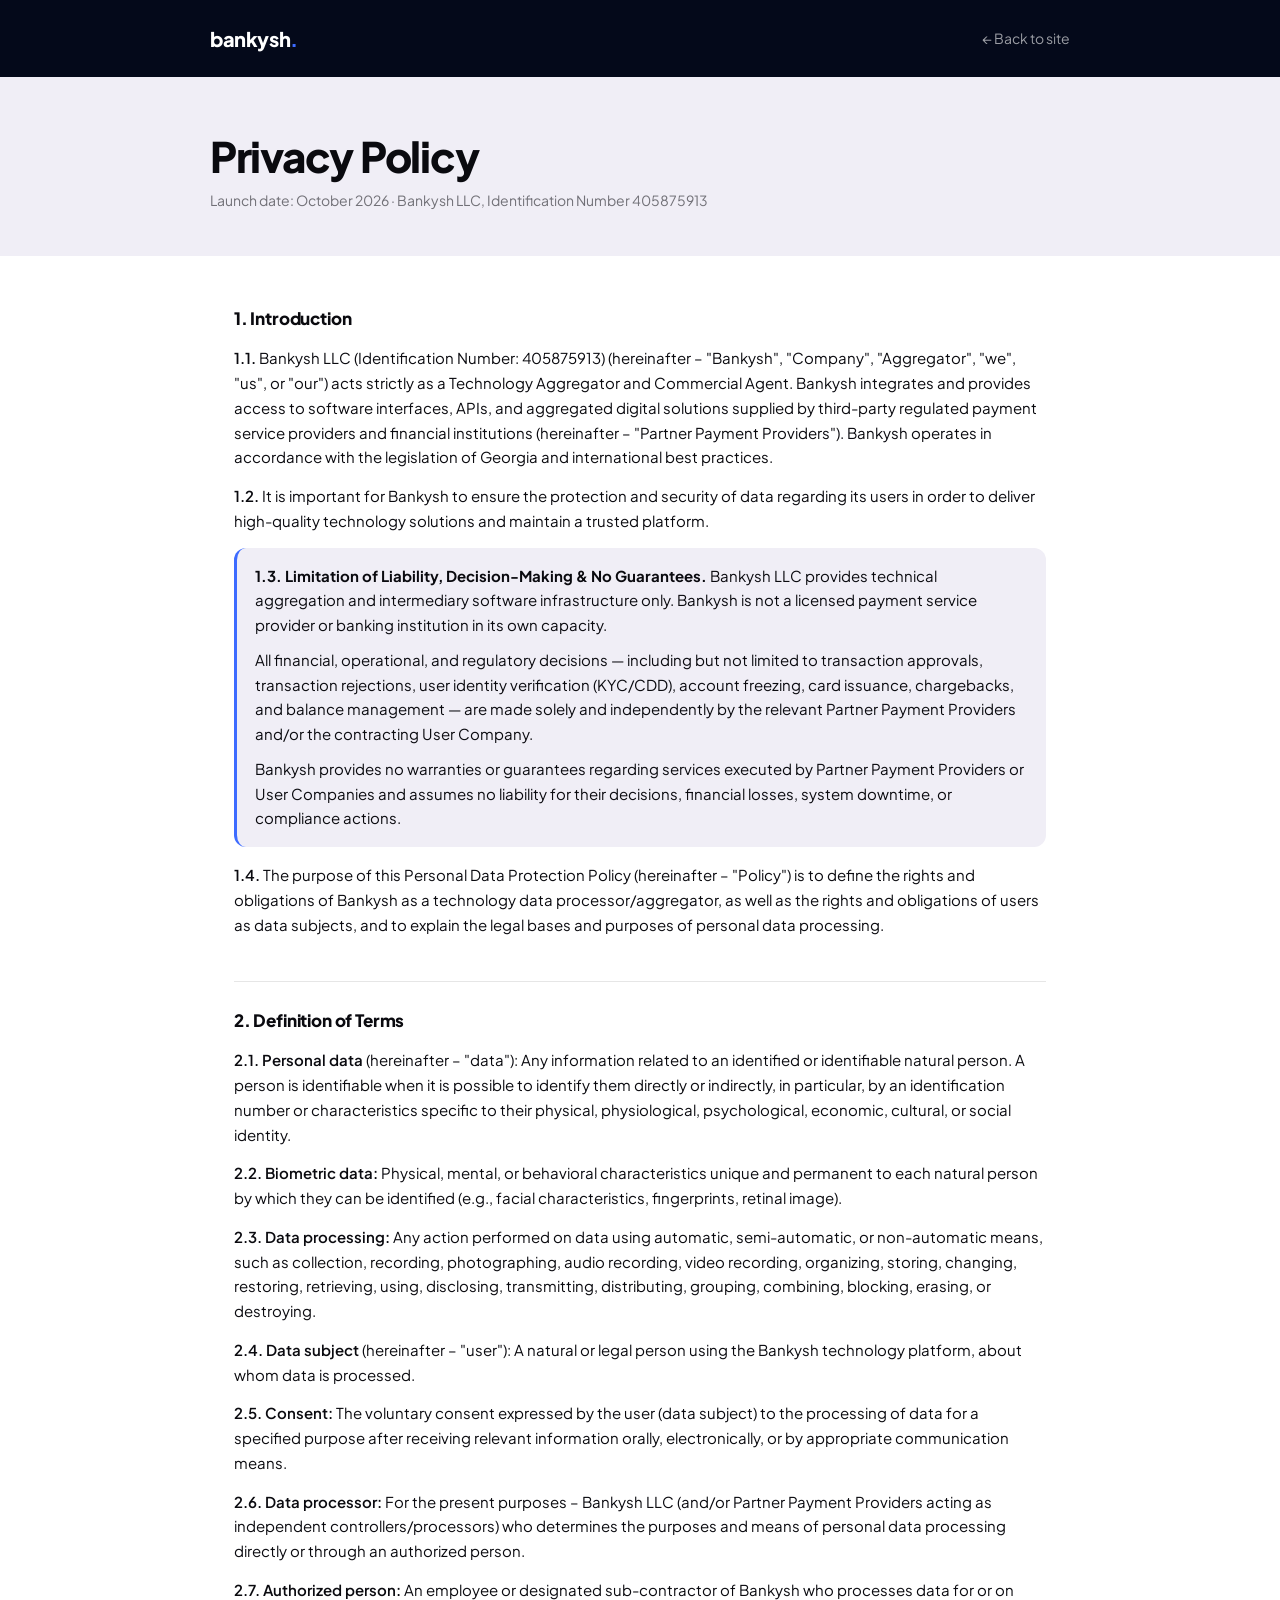
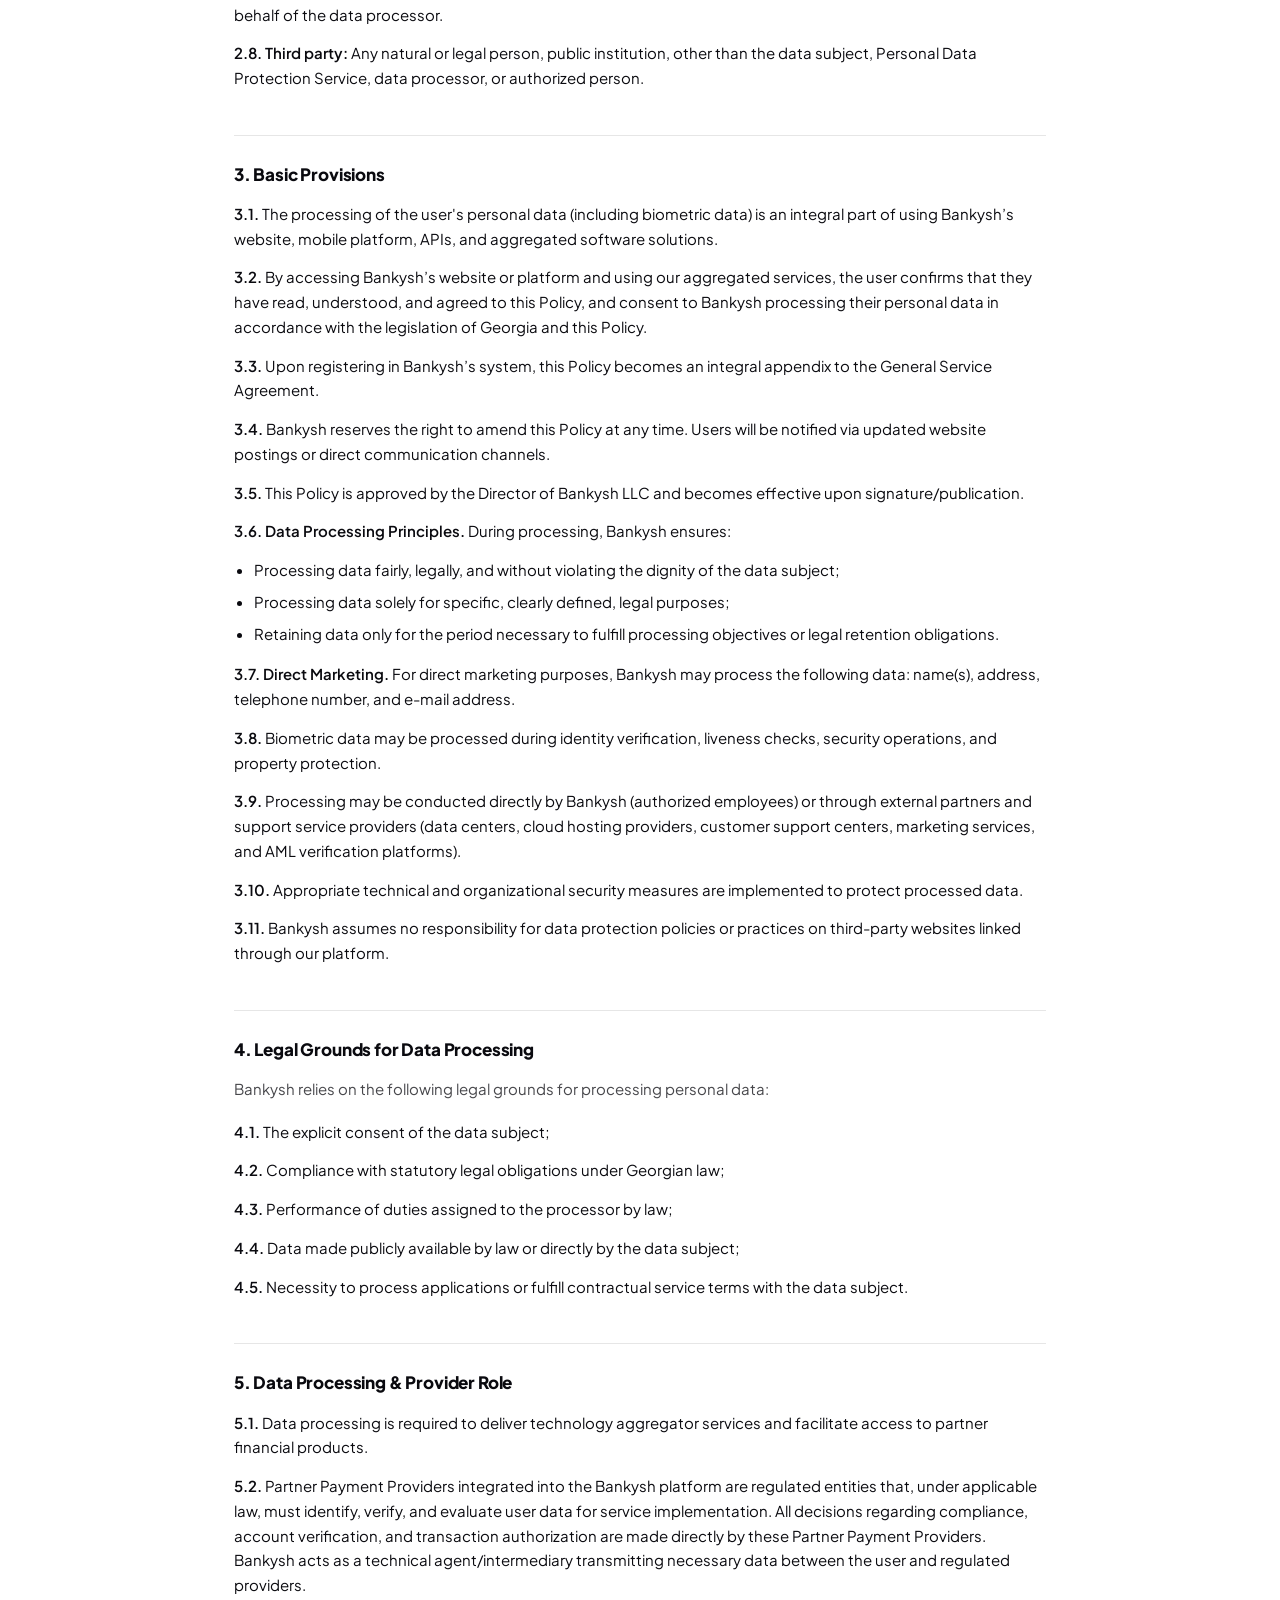
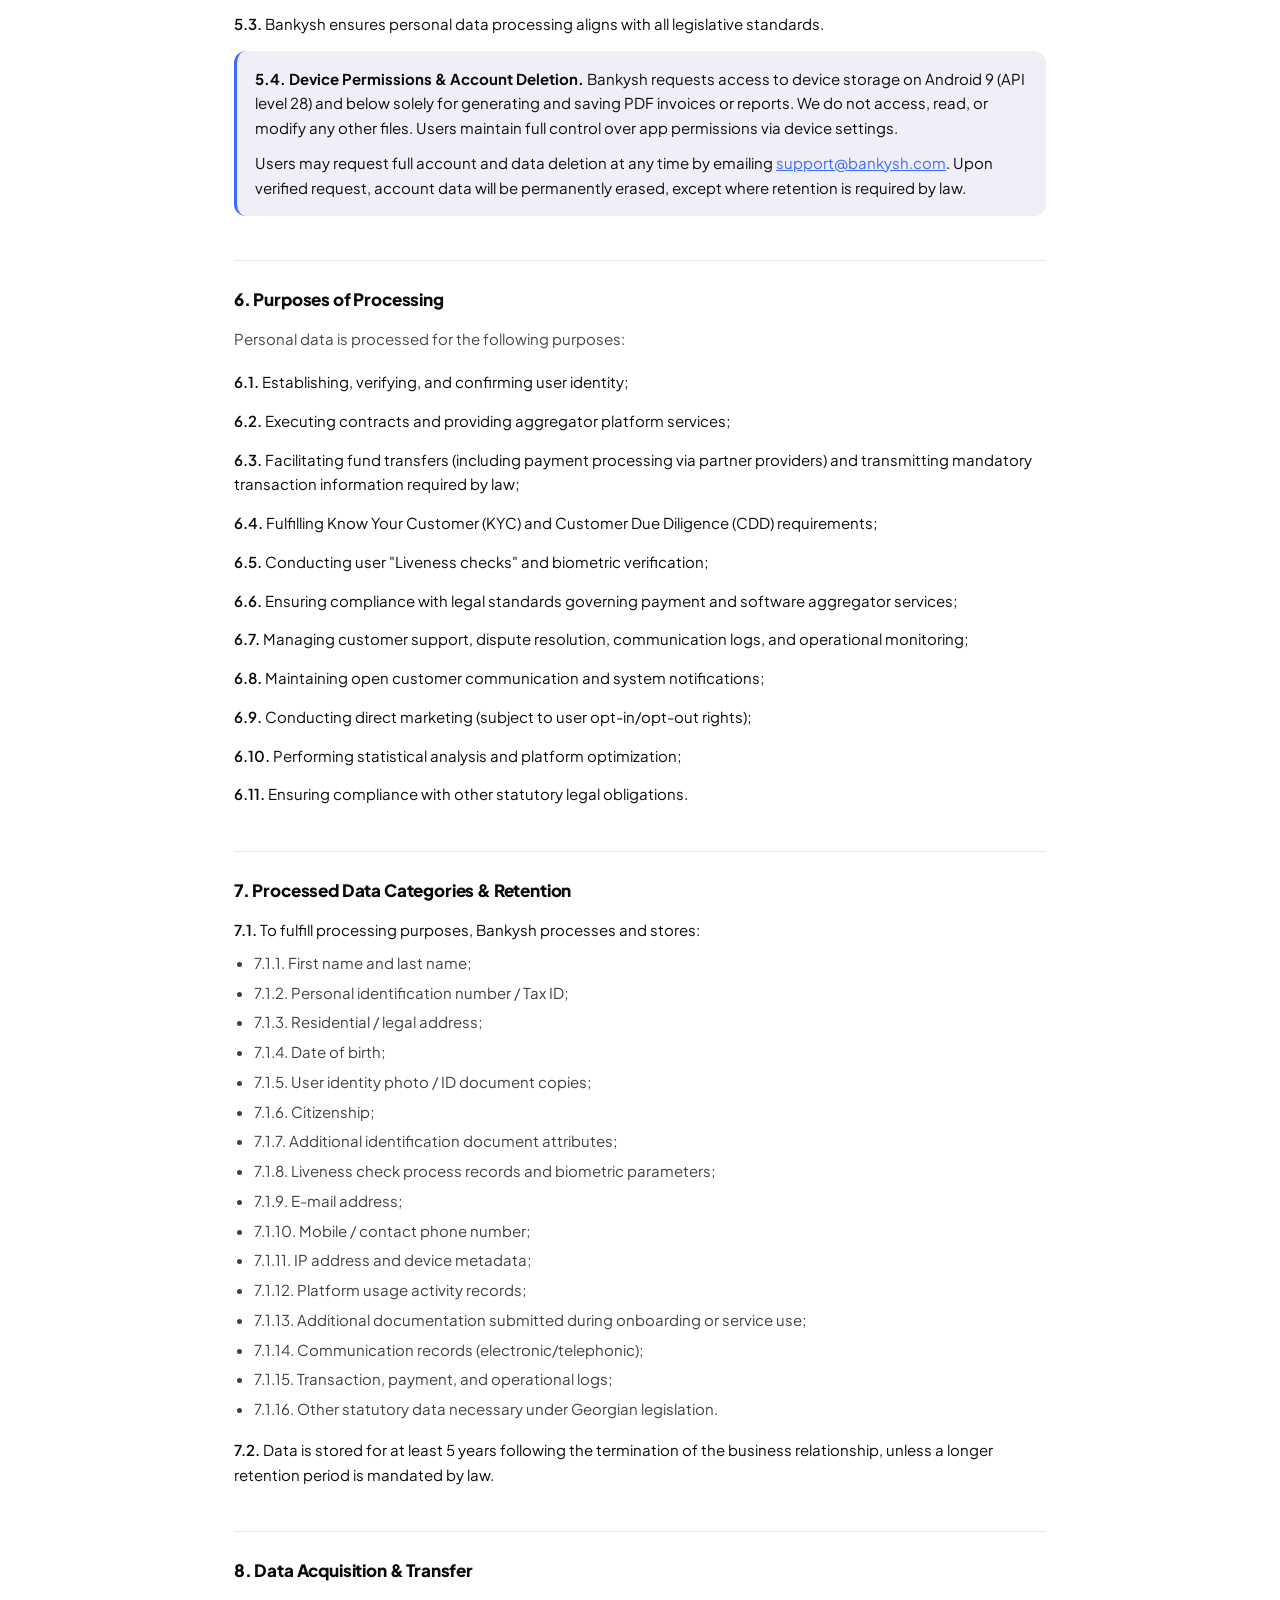
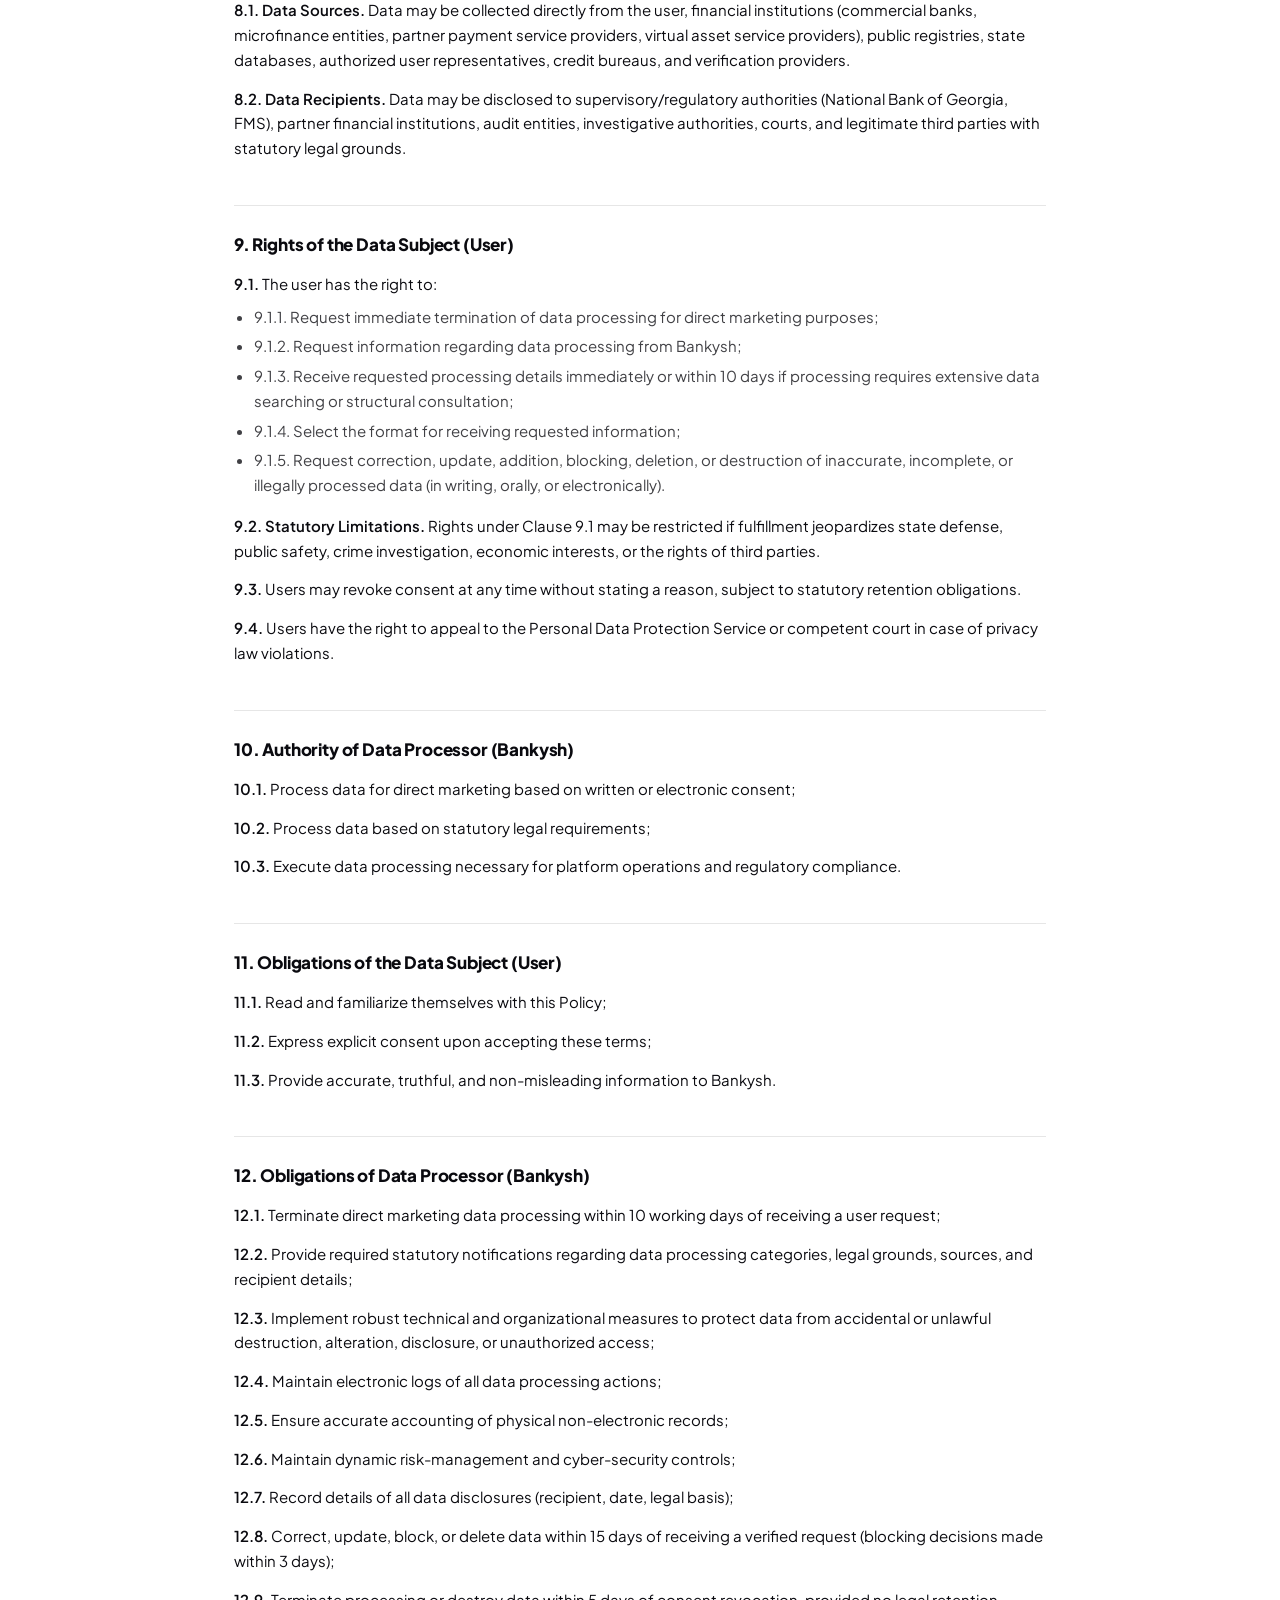
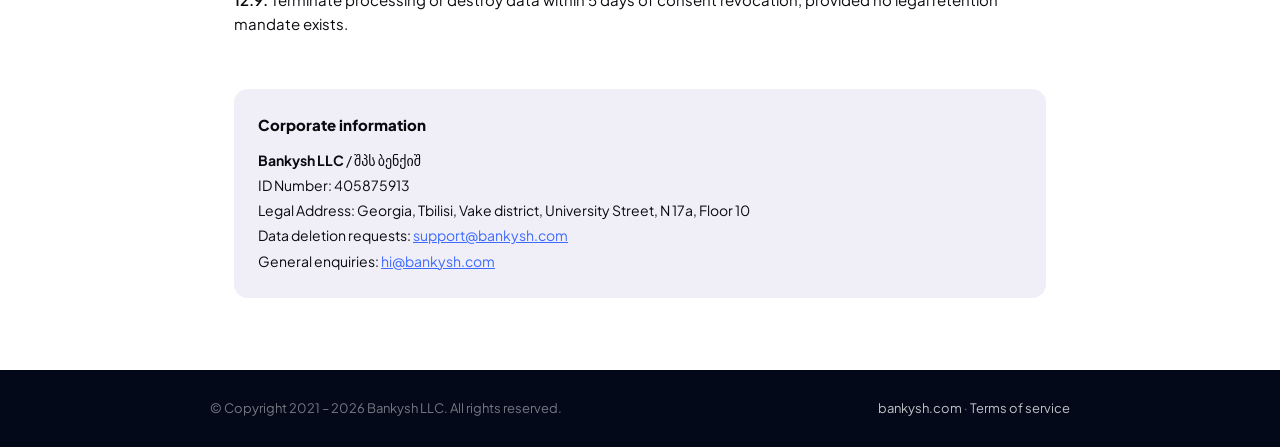
==== public/privacy/index.html @ d7a2c9c3 "Add Privacy Policy page and link it from the footer Client-supplied Personal Data Protection Policy," ====
<!doctype html>
<html lang="en">
<head>
<meta charset="UTF-8">
<meta name="viewport" content="width=device-width, initial-scale=1.0">
<title>Privacy Policy — Bankysh</title>
<meta name="description" content="Bankysh LLC Personal Data Protection Policy: what we process, on what legal grounds, how long we keep it, and your rights as a data subject.">
<meta name="theme-color" content="#04091A">
<link rel="preconnect" href="https://fonts.googleapis.com">
<link rel="preconnect" href="https://fonts.gstatic.com" crossorigin>
<link rel="stylesheet" href="https://fonts.googleapis.com/css2?family=Plus+Jakarta+Sans:wght@400;500;600;800&display=swap">
<style>
  :root{
    --blue:#3D6BFF;
    --ink:#0A0A0F;
    --dark:#04091A;
    --paper:#F0EEF6;
  }
  *{box-sizing:border-box}
  body{
    margin:0;
    font-family:"Plus Jakarta Sans",system-ui,-apple-system,"Segoe UI",sans-serif;
    color:var(--ink);
    background:#fff;
    font-size:15px;
    line-height:1.65;
    -webkit-font-smoothing:antialiased;
  }
  a{color:var(--blue)}

  header{
    background:var(--dark);
    color:#fff;
    padding:22px 24px;
  }
  .bar{
    max-width:860px;margin:0 auto;
    display:flex;align-items:center;justify-content:space-between;gap:20px;
  }
  .logo{
    font-weight:800;font-size:20px;letter-spacing:-.02em;
    color:#fff;text-decoration:none;
  }
  .logo span{color:var(--blue)}
  .back{color:rgba(255,255,255,.6);text-decoration:none;font-size:14px}
  .back:hover{color:#fff}

  .hero{background:var(--paper);padding:56px 24px 44px}
  .hero-in{max-width:860px;margin:0 auto}
  h1{
    margin:0 0 10px;
    font-size:clamp(28px,5vw,42px);
    font-weight:800;
    letter-spacing:-.03em;
    line-height:1.1;
  }
  .eff{margin:0;color:rgba(10,10,15,.55);font-size:14px}

  main{max-width:860px;margin:0 auto;padding:48px 24px 72px}
  h2{
    margin:44px 0 14px;
    font-size:17px;
    font-weight:800;
    letter-spacing:-.01em;
    padding-top:24px;
    border-top:1px solid rgba(10,10,15,.1);
  }
  main > h2:first-of-type{border-top:0;padding-top:0;margin-top:0}
  p{margin:0 0 14px}
  .clause{margin:0 0 14px}
  .clause b{font-weight:600}
  .lead{margin:0 0 18px;color:rgba(10,10,15,.75)}
  ul{margin:0 0 16px;padding-left:20px}
  li{margin:0 0 7px}
  .sub{margin:-6px 0 16px;padding-left:20px}
  .sub li{margin:0 0 5px;color:rgba(10,10,15,.78)}

  .callout{
    margin:0 0 16px;padding:16px 18px;
    background:var(--paper);border-radius:12px;
    border-left:3px solid var(--blue);
  }
  .callout p{margin:0}
  .callout p + p{margin-top:10px}

  .contact{
    margin-top:52px;padding:24px;
    background:var(--paper);border-radius:14px;
  }
  .contact h3{margin:0 0 10px;font-size:15px;font-weight:800}
  .contact p{margin:0;font-size:14px;line-height:1.8}

  footer{
    background:var(--dark);color:rgba(255,255,255,.45);
    padding:28px 24px;font-size:13px;
  }
  .foot-in{max-width:860px;margin:0 auto;display:flex;
    justify-content:space-between;gap:18px;flex-wrap:wrap}
  footer a{color:rgba(255,255,255,.75);text-decoration:none}
  footer a:hover{color:#fff}

  @media (max-width:560px){
    main{padding:36px 20px 56px}
    .hero{padding:40px 20px 32px}
  }
</style>
</head>
<body>

<header>
  <div class="bar">
    <a class="logo" href="/">bankysh<span>.</span></a>
    <a class="back" href="/">&larr; Back to site</a>
  </div>
</header>

<div class="hero">
  <div class="hero-in">
    <h1>Privacy Policy</h1>
    <p class="eff">Launch date: October 2026 &middot; Bankysh LLC, Identification Number 405875913</p>
  </div>
</div>

<main>

  <h2>1. Introduction</h2>
  <p class="clause"><b>1.1.</b> Bankysh LLC (Identification Number: 405875913) (hereinafter &ndash; &quot;Bankysh&quot;, &quot;Company&quot;, &quot;Aggregator&quot;, &quot;we&quot;, &quot;us&quot;, or &quot;our&quot;) acts strictly as a Technology Aggregator and Commercial Agent. Bankysh integrates and provides access to software interfaces, APIs, and aggregated digital solutions supplied by third-party regulated payment service providers and financial institutions (hereinafter &ndash; &quot;Partner Payment Providers&quot;). Bankysh operates in accordance with the legislation of Georgia and international best practices.</p>
  <p class="clause"><b>1.2.</b> It is important for Bankysh to ensure the protection and security of data regarding its users in order to deliver high-quality technology solutions and maintain a trusted platform.</p>
  <div class="callout">
    <p><b>1.3. Limitation of Liability, Decision-Making &amp; No Guarantees.</b> Bankysh LLC provides technical aggregation and intermediary software infrastructure only. Bankysh is not a licensed payment service provider or banking institution in its own capacity.</p>
    <p>All financial, operational, and regulatory decisions &mdash; including but not limited to transaction approvals, transaction rejections, user identity verification (KYC/CDD), account freezing, card issuance, chargebacks, and balance management &mdash; are made solely and independently by the relevant Partner Payment Providers and/or the contracting User Company.</p>
    <p>Bankysh provides no warranties or guarantees regarding services executed by Partner Payment Providers or User Companies and assumes no liability for their decisions, financial losses, system downtime, or compliance actions.</p>
  </div>
  <p class="clause"><b>1.4.</b> The purpose of this Personal Data Protection Policy (hereinafter &ndash; &quot;Policy&quot;) is to define the rights and obligations of Bankysh as a technology data processor/aggregator, as well as the rights and obligations of users as data subjects, and to explain the legal bases and purposes of personal data processing.</p>

  <h2>2. Definition of Terms</h2>
  <p class="clause"><b>2.1. Personal data</b> (hereinafter &ndash; &quot;data&quot;): Any information related to an identified or identifiable natural person. A person is identifiable when it is possible to identify them directly or indirectly, in particular, by an identification number or characteristics specific to their physical, physiological, psychological, economic, cultural, or social identity.</p>
  <p class="clause"><b>2.2. Biometric data:</b> Physical, mental, or behavioral characteristics unique and permanent to each natural person by which they can be identified (e.g., facial characteristics, fingerprints, retinal image).</p>
  <p class="clause"><b>2.3. Data processing:</b> Any action performed on data using automatic, semi-automatic, or non-automatic means, such as collection, recording, photographing, audio recording, video recording, organizing, storing, changing, restoring, retrieving, using, disclosing, transmitting, distributing, grouping, combining, blocking, erasing, or destroying.</p>
  <p class="clause"><b>2.4. Data subject</b> (hereinafter &ndash; &quot;user&quot;): A natural or legal person using the Bankysh technology platform, about whom data is processed.</p>
  <p class="clause"><b>2.5. Consent:</b> The voluntary consent expressed by the user (data subject) to the processing of data for a specified purpose after receiving relevant information orally, electronically, or by appropriate communication means.</p>
  <p class="clause"><b>2.6. Data processor:</b> For the present purposes &ndash; Bankysh LLC (and/or Partner Payment Providers acting as independent controllers/processors) who determines the purposes and means of personal data processing directly or through an authorized person.</p>
  <p class="clause"><b>2.7. Authorized person:</b> An employee or designated sub-contractor of Bankysh who processes data for or on behalf of the data processor.</p>
  <p class="clause"><b>2.8. Third party:</b> Any natural or legal person, public institution, other than the data subject, Personal Data Protection Service, data processor, or authorized person.</p>

  <h2>3. Basic Provisions</h2>
  <p class="clause"><b>3.1.</b> The processing of the user&#39;s personal data (including biometric data) is an integral part of using Bankysh&rsquo;s website, mobile platform, APIs, and aggregated software solutions.</p>
  <p class="clause"><b>3.2.</b> By accessing Bankysh&rsquo;s website or platform and using our aggregated services, the user confirms that they have read, understood, and agreed to this Policy, and consent to Bankysh processing their personal data in accordance with the legislation of Georgia and this Policy.</p>
  <p class="clause"><b>3.3.</b> Upon registering in Bankysh&rsquo;s system, this Policy becomes an integral appendix to the General Service Agreement.</p>
  <p class="clause"><b>3.4.</b> Bankysh reserves the right to amend this Policy at any time. Users will be notified via updated website postings or direct communication channels.</p>
  <p class="clause"><b>3.5.</b> This Policy is approved by the Director of Bankysh LLC and becomes effective upon signature/publication.</p>
  <p class="clause"><b>3.6. Data Processing Principles.</b> During processing, Bankysh ensures:</p>
  <ul>
    <li>Processing data fairly, legally, and without violating the dignity of the data subject;</li>
    <li>Processing data solely for specific, clearly defined, legal purposes;</li>
    <li>Retaining data only for the period necessary to fulfill processing objectives or legal retention obligations.</li>
  </ul>
  <p class="clause"><b>3.7. Direct Marketing.</b> For direct marketing purposes, Bankysh may process the following data: name(s), address, telephone number, and e-mail address.</p>
  <p class="clause"><b>3.8.</b> Biometric data may be processed during identity verification, liveness checks, security operations, and property protection.</p>
  <p class="clause"><b>3.9.</b> Processing may be conducted directly by Bankysh (authorized employees) or through external partners and support service providers (data centers, cloud hosting providers, customer support centers, marketing services, and AML verification platforms).</p>
  <p class="clause"><b>3.10.</b> Appropriate technical and organizational security measures are implemented to protect processed data.</p>
  <p class="clause"><b>3.11.</b> Bankysh assumes no responsibility for data protection policies or practices on third-party websites linked through our platform.</p>

  <h2>4. Legal Grounds for Data Processing</h2>
  <p class="lead">Bankysh relies on the following legal grounds for processing personal data:</p>
  <p class="clause"><b>4.1.</b> The explicit consent of the data subject;</p>
  <p class="clause"><b>4.2.</b> Compliance with statutory legal obligations under Georgian law;</p>
  <p class="clause"><b>4.3.</b> Performance of duties assigned to the processor by law;</p>
  <p class="clause"><b>4.4.</b> Data made publicly available by law or directly by the data subject;</p>
  <p class="clause"><b>4.5.</b> Necessity to process applications or fulfill contractual service terms with the data subject.</p>

  <h2>5. Data Processing &amp; Provider Role</h2>
  <p class="clause"><b>5.1.</b> Data processing is required to deliver technology aggregator services and facilitate access to partner financial products.</p>
  <p class="clause"><b>5.2.</b> Partner Payment Providers integrated into the Bankysh platform are regulated entities that, under applicable law, must identify, verify, and evaluate user data for service implementation. All decisions regarding compliance, account verification, and transaction authorization are made directly by these Partner Payment Providers. Bankysh acts as a technical agent/intermediary transmitting necessary data between the user and regulated providers.</p>
  <p class="clause"><b>5.3.</b> Bankysh ensures personal data processing aligns with all legislative standards.</p>
  <div class="callout">
    <p><b>5.4. Device Permissions &amp; Account Deletion.</b> Bankysh requests access to device storage on Android 9 (API level 28) and below solely for generating and saving PDF invoices or reports. We do not access, read, or modify any other files. Users maintain full control over app permissions via device settings.</p>
    <p>Users may request full account and data deletion at any time by emailing <a href="mailto:support@bankysh.com">support@bankysh.com</a>. Upon verified request, account data will be permanently erased, except where retention is required by law.</p>
  </div>

  <h2>6. Purposes of Processing</h2>
  <p class="lead">Personal data is processed for the following purposes:</p>
  <p class="clause"><b>6.1.</b> Establishing, verifying, and confirming user identity;</p>
  <p class="clause"><b>6.2.</b> Executing contracts and providing aggregator platform services;</p>
  <p class="clause"><b>6.3.</b> Facilitating fund transfers (including payment processing via partner providers) and transmitting mandatory transaction information required by law;</p>
  <p class="clause"><b>6.4.</b> Fulfilling Know Your Customer (KYC) and Customer Due Diligence (CDD) requirements;</p>
  <p class="clause"><b>6.5.</b> Conducting user &quot;Liveness checks&quot; and biometric verification;</p>
  <p class="clause"><b>6.6.</b> Ensuring compliance with legal standards governing payment and software aggregator services;</p>
  <p class="clause"><b>6.7.</b> Managing customer support, dispute resolution, communication logs, and operational monitoring;</p>
  <p class="clause"><b>6.8.</b> Maintaining open customer communication and system notifications;</p>
  <p class="clause"><b>6.9.</b> Conducting direct marketing (subject to user opt-in/opt-out rights);</p>
  <p class="clause"><b>6.10.</b> Performing statistical analysis and platform optimization;</p>
  <p class="clause"><b>6.11.</b> Ensuring compliance with other statutory legal obligations.</p>

  <h2>7. Processed Data Categories &amp; Retention</h2>
  <p class="clause"><b>7.1.</b> To fulfill processing purposes, Bankysh processes and stores:</p>
  <ul class="sub">
    <li>7.1.1. First name and last name;</li>
    <li>7.1.2. Personal identification number / Tax ID;</li>
    <li>7.1.3. Residential / legal address;</li>
    <li>7.1.4. Date of birth;</li>
    <li>7.1.5. User identity photo / ID document copies;</li>
    <li>7.1.6. Citizenship;</li>
    <li>7.1.7. Additional identification document attributes;</li>
    <li>7.1.8. Liveness check process records and biometric parameters;</li>
    <li>7.1.9. E-mail address;</li>
    <li>7.1.10. Mobile / contact phone number;</li>
    <li>7.1.11. IP address and device metadata;</li>
    <li>7.1.12. Platform usage activity records;</li>
    <li>7.1.13. Additional documentation submitted during onboarding or service use;</li>
    <li>7.1.14. Communication records (electronic/telephonic);</li>
    <li>7.1.15. Transaction, payment, and operational logs;</li>
    <li>7.1.16. Other statutory data necessary under Georgian legislation.</li>
  </ul>
  <p class="clause"><b>7.2.</b> Data is stored for at least 5 years following the termination of the business relationship, unless a longer retention period is mandated by law.</p>

  <h2>8. Data Acquisition &amp; Transfer</h2>
  <p class="clause"><b>8.1. Data Sources.</b> Data may be collected directly from the user, financial institutions (commercial banks, microfinance entities, partner payment service providers, virtual asset service providers), public registries, state databases, authorized user representatives, credit bureaus, and verification providers.</p>
  <p class="clause"><b>8.2. Data Recipients.</b> Data may be disclosed to supervisory/regulatory authorities (National Bank of Georgia, FMS), partner financial institutions, audit entities, investigative authorities, courts, and legitimate third parties with statutory legal grounds.</p>

  <h2>9. Rights of the Data Subject (User)</h2>
  <p class="clause"><b>9.1.</b> The user has the right to:</p>
  <ul class="sub">
    <li>9.1.1. Request immediate termination of data processing for direct marketing purposes;</li>
    <li>9.1.2. Request information regarding data processing from Bankysh;</li>
    <li>9.1.3. Receive requested processing details immediately or within 10 days if processing requires extensive data searching or structural consultation;</li>
    <li>9.1.4. Select the format for receiving requested information;</li>
    <li>9.1.5. Request correction, update, addition, blocking, deletion, or destruction of inaccurate, incomplete, or illegally processed data (in writing, orally, or electronically).</li>
  </ul>
  <p class="clause"><b>9.2. Statutory Limitations.</b> Rights under Clause 9.1 may be restricted if fulfillment jeopardizes state defense, public safety, crime investigation, economic interests, or the rights of third parties.</p>
  <p class="clause"><b>9.3.</b> Users may revoke consent at any time without stating a reason, subject to statutory retention obligations.</p>
  <p class="clause"><b>9.4.</b> Users have the right to appeal to the Personal Data Protection Service or competent court in case of privacy law violations.</p>

  <h2>10. Authority of Data Processor (Bankysh)</h2>
  <p class="clause"><b>10.1.</b> Process data for direct marketing based on written or electronic consent;</p>
  <p class="clause"><b>10.2.</b> Process data based on statutory legal requirements;</p>
  <p class="clause"><b>10.3.</b> Execute data processing necessary for platform operations and regulatory compliance.</p>

  <h2>11. Obligations of the Data Subject (User)</h2>
  <p class="clause"><b>11.1.</b> Read and familiarize themselves with this Policy;</p>
  <p class="clause"><b>11.2.</b> Express explicit consent upon accepting these terms;</p>
  <p class="clause"><b>11.3.</b> Provide accurate, truthful, and non-misleading information to Bankysh.</p>

  <h2>12. Obligations of Data Processor (Bankysh)</h2>
  <p class="clause"><b>12.1.</b> Terminate direct marketing data processing within 10 working days of receiving a user request;</p>
  <p class="clause"><b>12.2.</b> Provide required statutory notifications regarding data processing categories, legal grounds, sources, and recipient details;</p>
  <p class="clause"><b>12.3.</b> Implement robust technical and organizational measures to protect data from accidental or unlawful destruction, alteration, disclosure, or unauthorized access;</p>
  <p class="clause"><b>12.4.</b> Maintain electronic logs of all data processing actions;</p>
  <p class="clause"><b>12.5.</b> Ensure accurate accounting of physical non-electronic records;</p>
  <p class="clause"><b>12.6.</b> Maintain dynamic risk-management and cyber-security controls;</p>
  <p class="clause"><b>12.7.</b> Record details of all data disclosures (recipient, date, legal basis);</p>
  <p class="clause"><b>12.8.</b> Correct, update, block, or delete data within 15 days of receiving a verified request (blocking decisions made within 3 days);</p>
  <p class="clause"><b>12.9.</b> Terminate processing or destroy data within 5 days of consent revocation, provided no legal retention mandate exists.</p>

  <div class="contact">
    <h3>Corporate information</h3>
    <p>
      <b>Bankysh LLC</b> / შპს ბენქიშ<br>
      ID Number: 405875913<br>
      Legal Address: Georgia, Tbilisi, Vake district, University Street, N 17a, Floor 10<br>
      Data deletion requests: <a href="mailto:support@bankysh.com">support@bankysh.com</a><br>
      General enquiries: <a href="mailto:hi@bankysh.com">hi@bankysh.com</a>
    </p>
  </div>

</main>

<footer>
  <div class="foot-in">
    <span>&copy; Copyright 2021 &ndash; 2026 Bankysh LLC. All rights reserved.</span>
    <span><a href="/">bankysh.com</a> &middot; <a href="/terms">Terms of service</a></span>
  </div>
</footer>

</body>
</html>
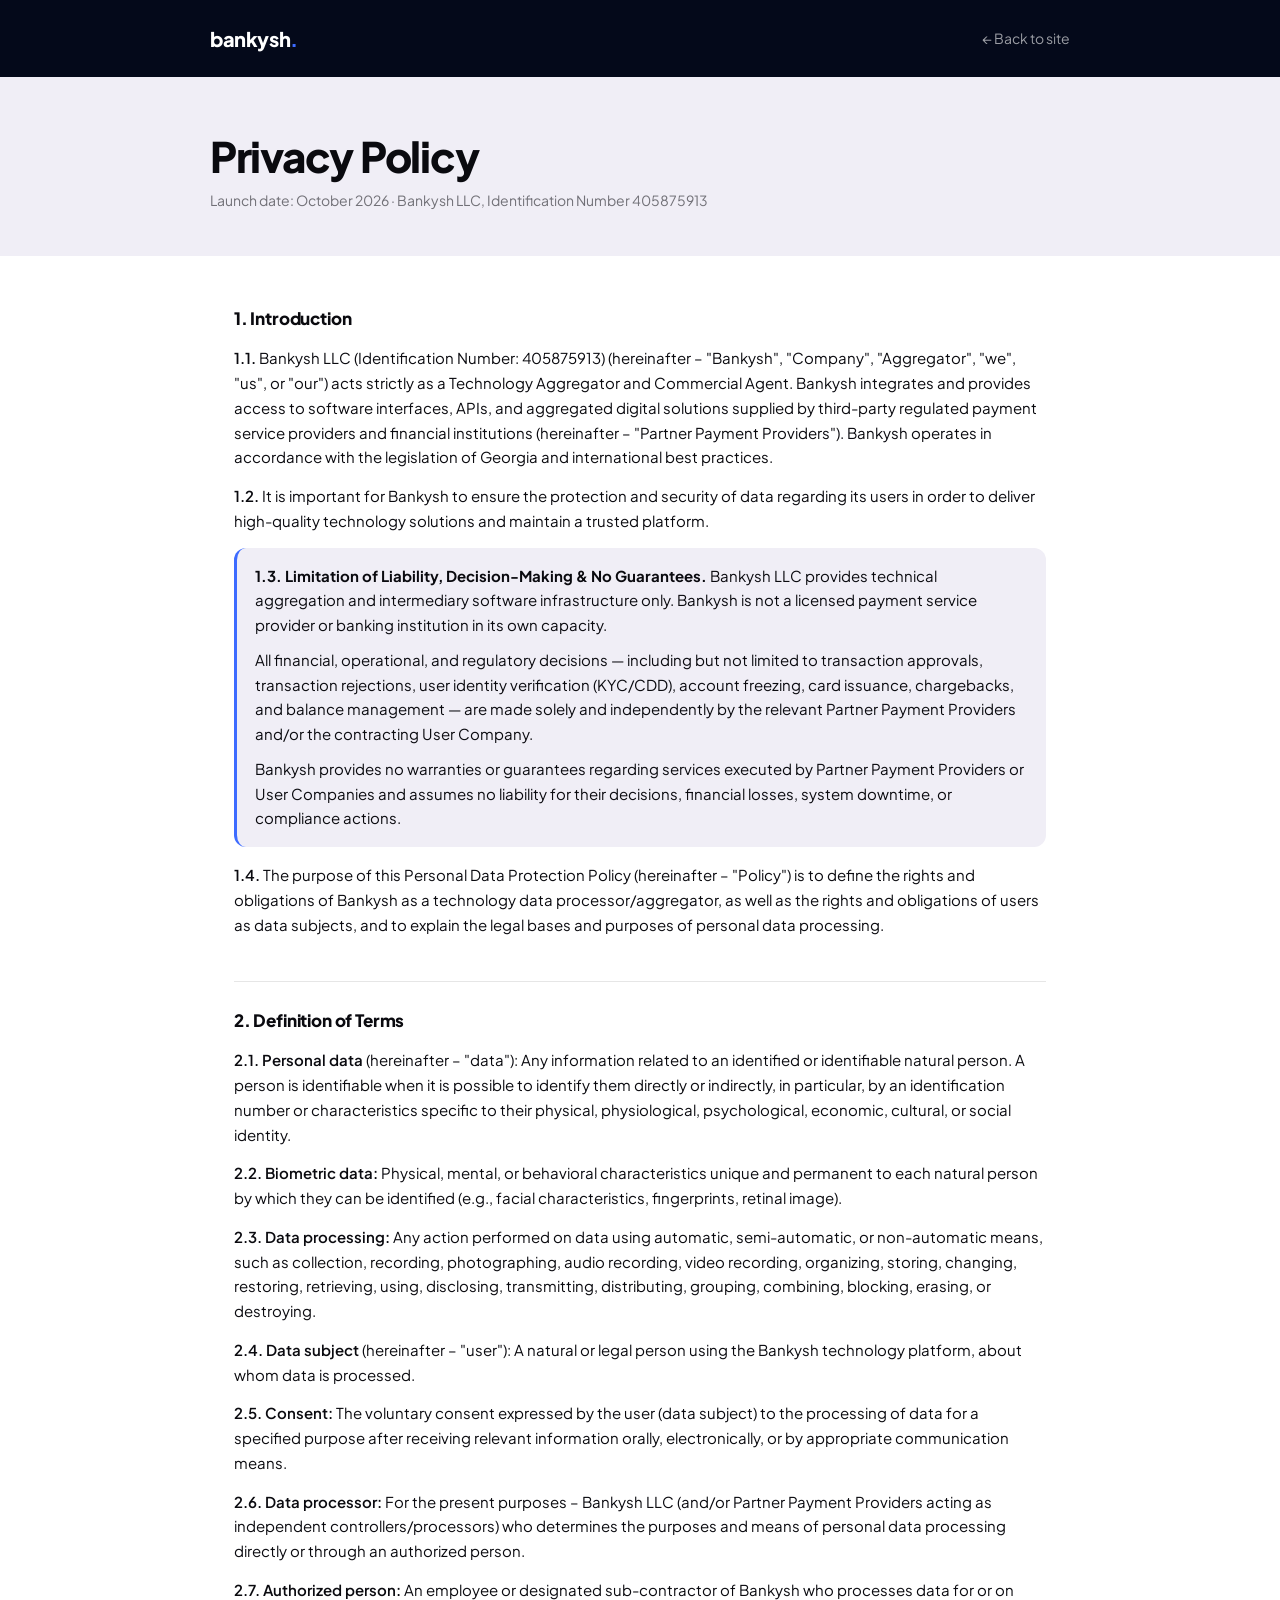
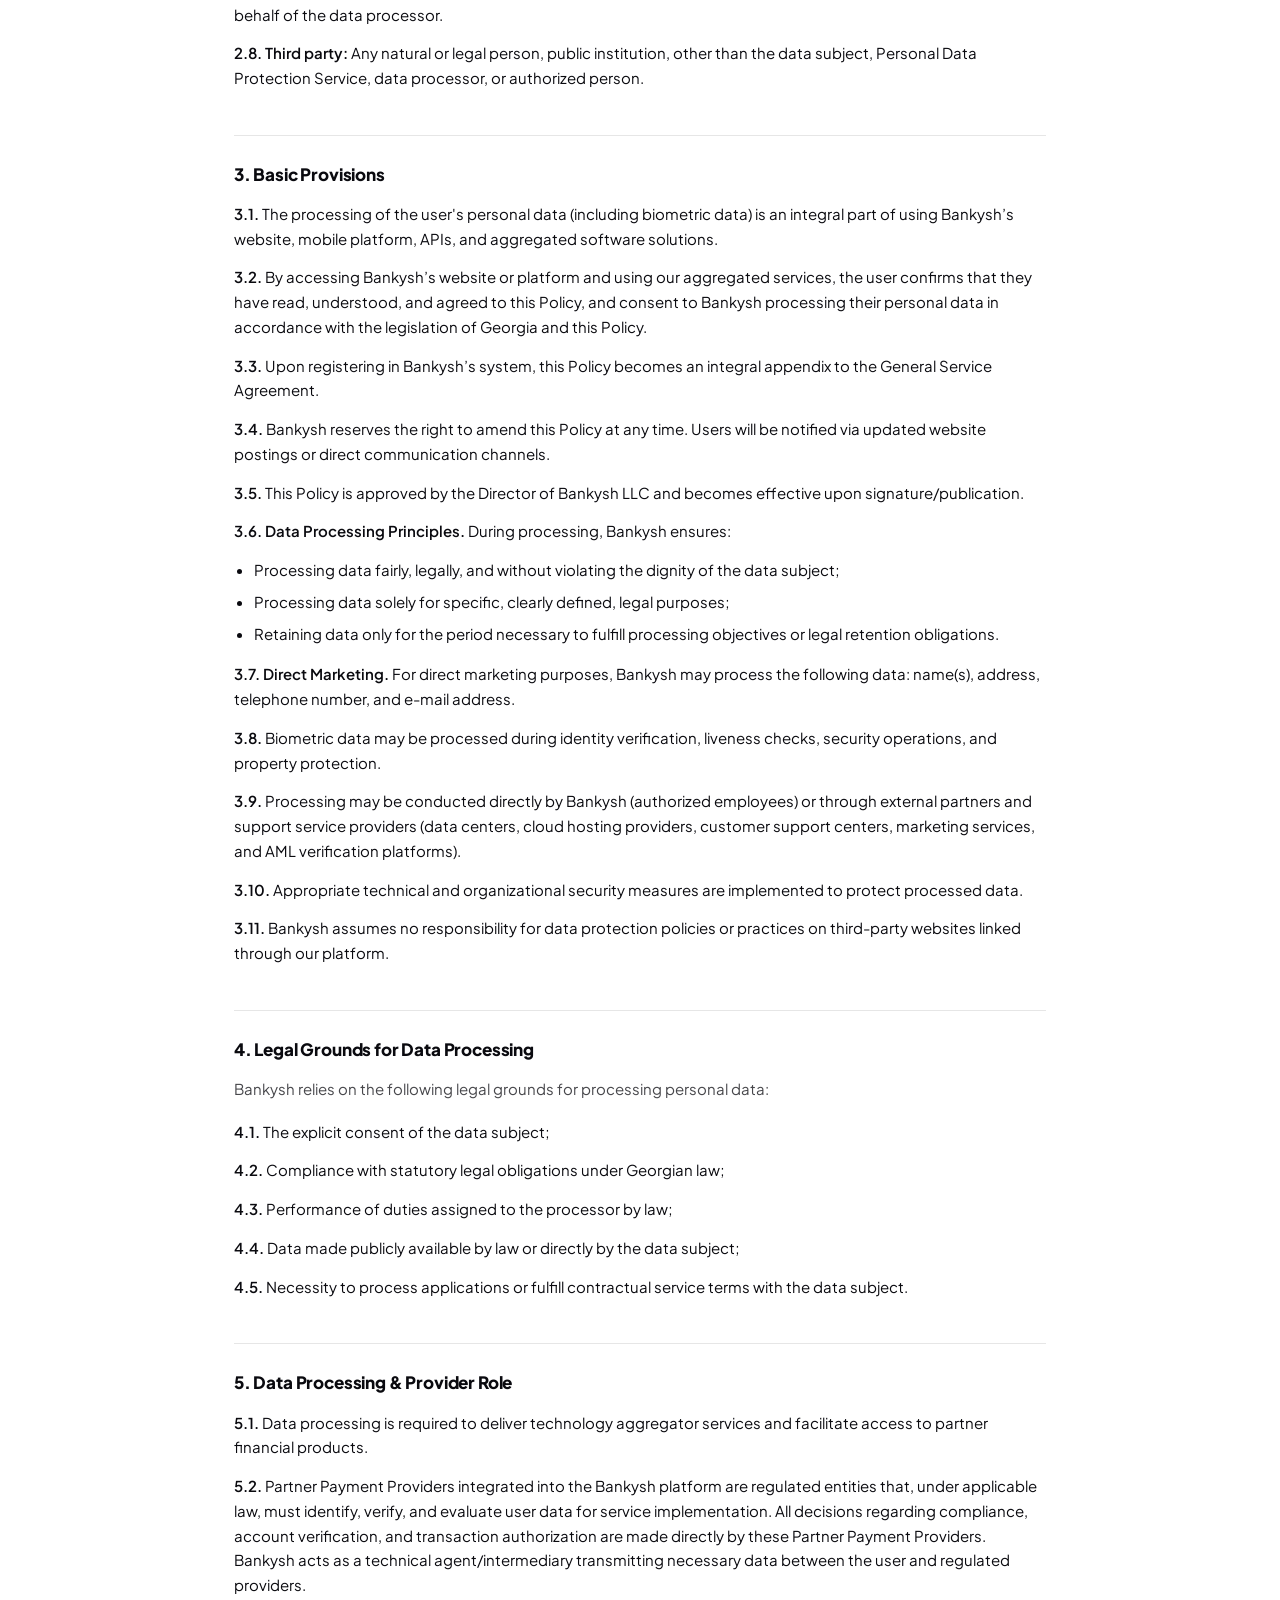
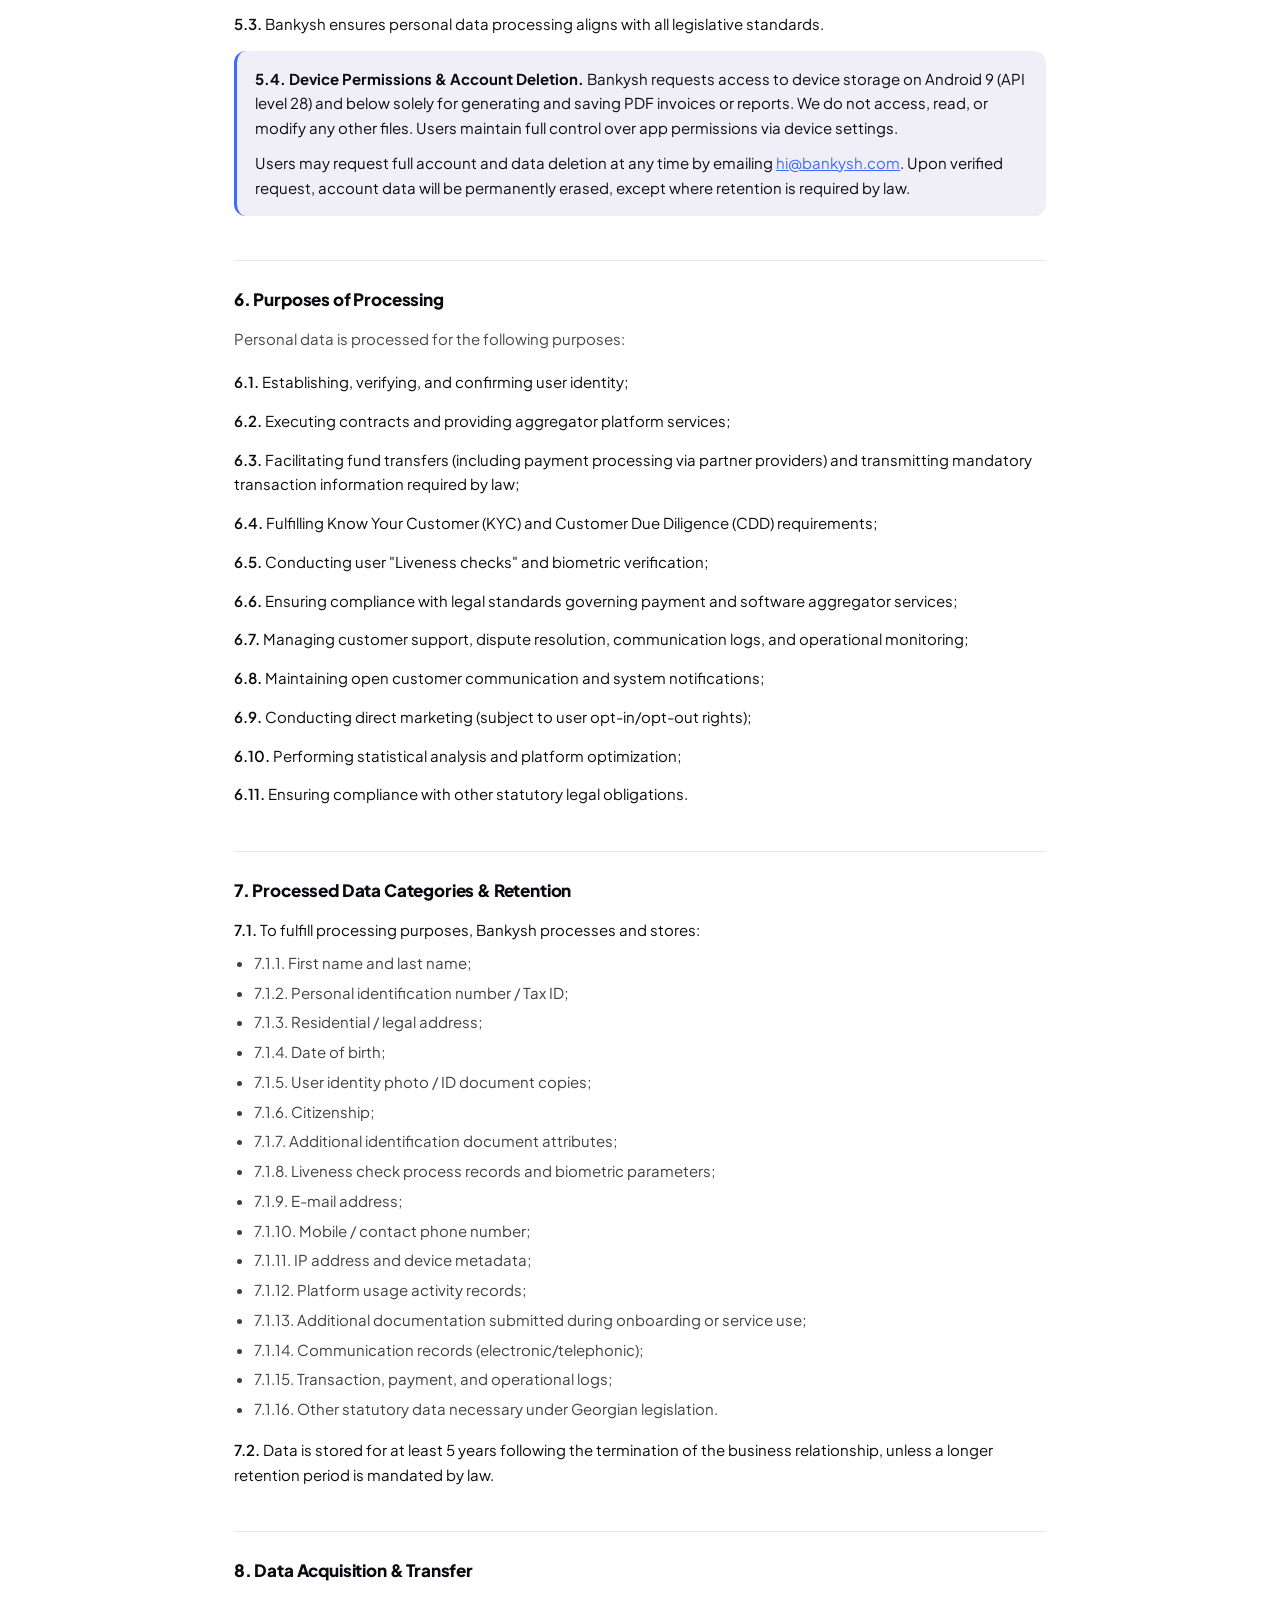
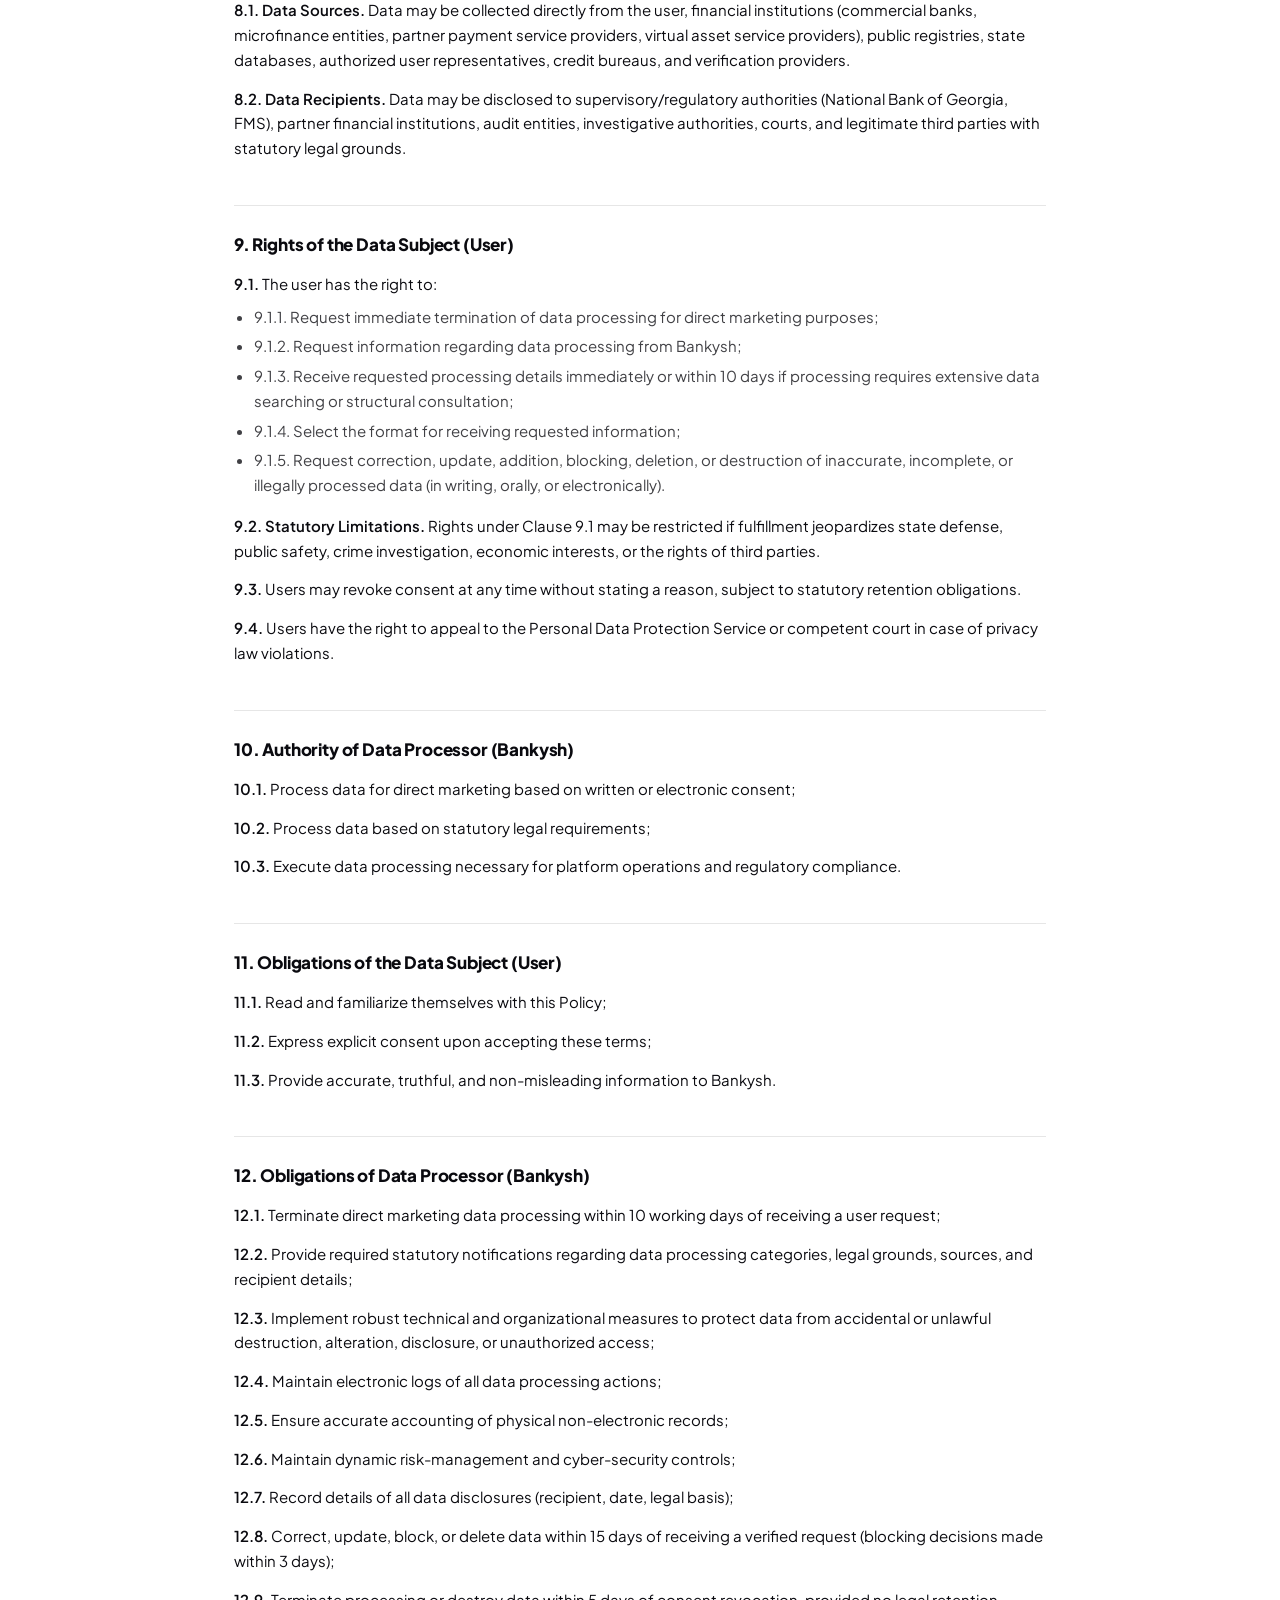
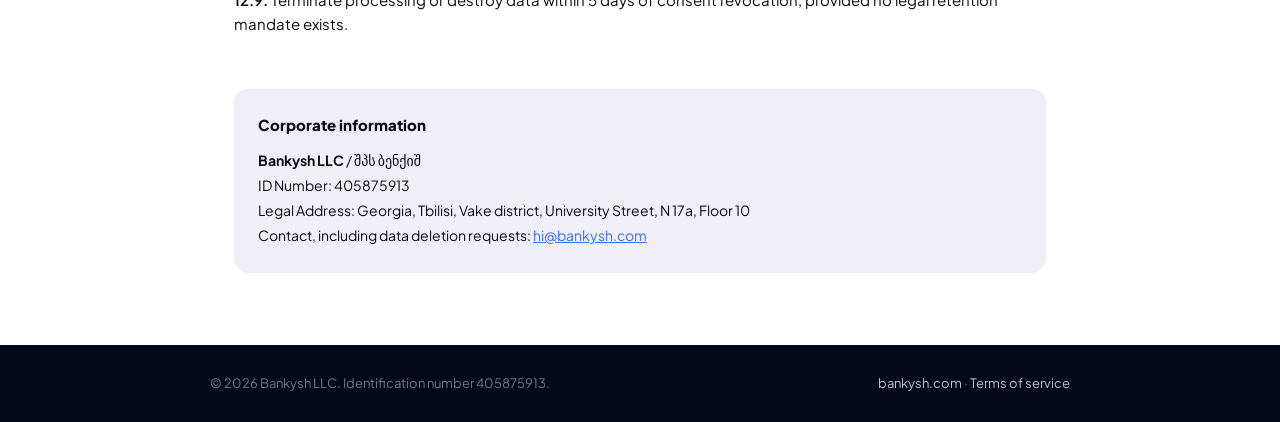
==== commit bdb3a635: "Use hi@bankysh.com throughout and make the copyright line identical support@bankysh.com was never co" ====
--- a/public/privacy/index.html
+++ b/public/privacy/index.html
@@ -175,7 +175,7 @@
   <p class="clause"><b>5.3.</b> Bankysh ensures personal data processing aligns with all legislative standards.</p>
   <div class="callout">
     <p><b>5.4. Device Permissions &amp; Account Deletion.</b> Bankysh requests access to device storage on Android 9 (API level 28) and below solely for generating and saving PDF invoices or reports. We do not access, read, or modify any other files. Users maintain full control over app permissions via device settings.</p>
-    <p>Users may request full account and data deletion at any time by emailing <a href="mailto:support@bankysh.com">support@bankysh.com</a>. Upon verified request, account data will be permanently erased, except where retention is required by law.</p>
+    <p>Users may request full account and data deletion at any time by emailing <a href="mailto:hi@bankysh.com">hi@bankysh.com</a>. Upon verified request, account data will be permanently erased, except where retention is required by law.</p>
   </div>
 
   <h2>6. Purposes of Processing</h2>
@@ -258,8 +258,7 @@
       <b>Bankysh LLC</b> / შპს ბენქიშ<br>
       ID Number: 405875913<br>
       Legal Address: Georgia, Tbilisi, Vake district, University Street, N 17a, Floor 10<br>
-      Data deletion requests: <a href="mailto:support@bankysh.com">support@bankysh.com</a><br>
-      General enquiries: <a href="mailto:hi@bankysh.com">hi@bankysh.com</a>
+      Contact, including data deletion requests: <a href="mailto:hi@bankysh.com">hi@bankysh.com</a>
     </p>
   </div>
 
@@ -267,7 +266,7 @@
 
 <footer>
   <div class="foot-in">
-    <span>&copy; Copyright 2021 &ndash; 2026 Bankysh LLC. All rights reserved.</span>
+    <span>&copy; 2026 Bankysh LLC. Identification number 405875913.</span>
     <span><a href="/">bankysh.com</a> &middot; <a href="/terms">Terms of service</a></span>
   </div>
 </footer>
